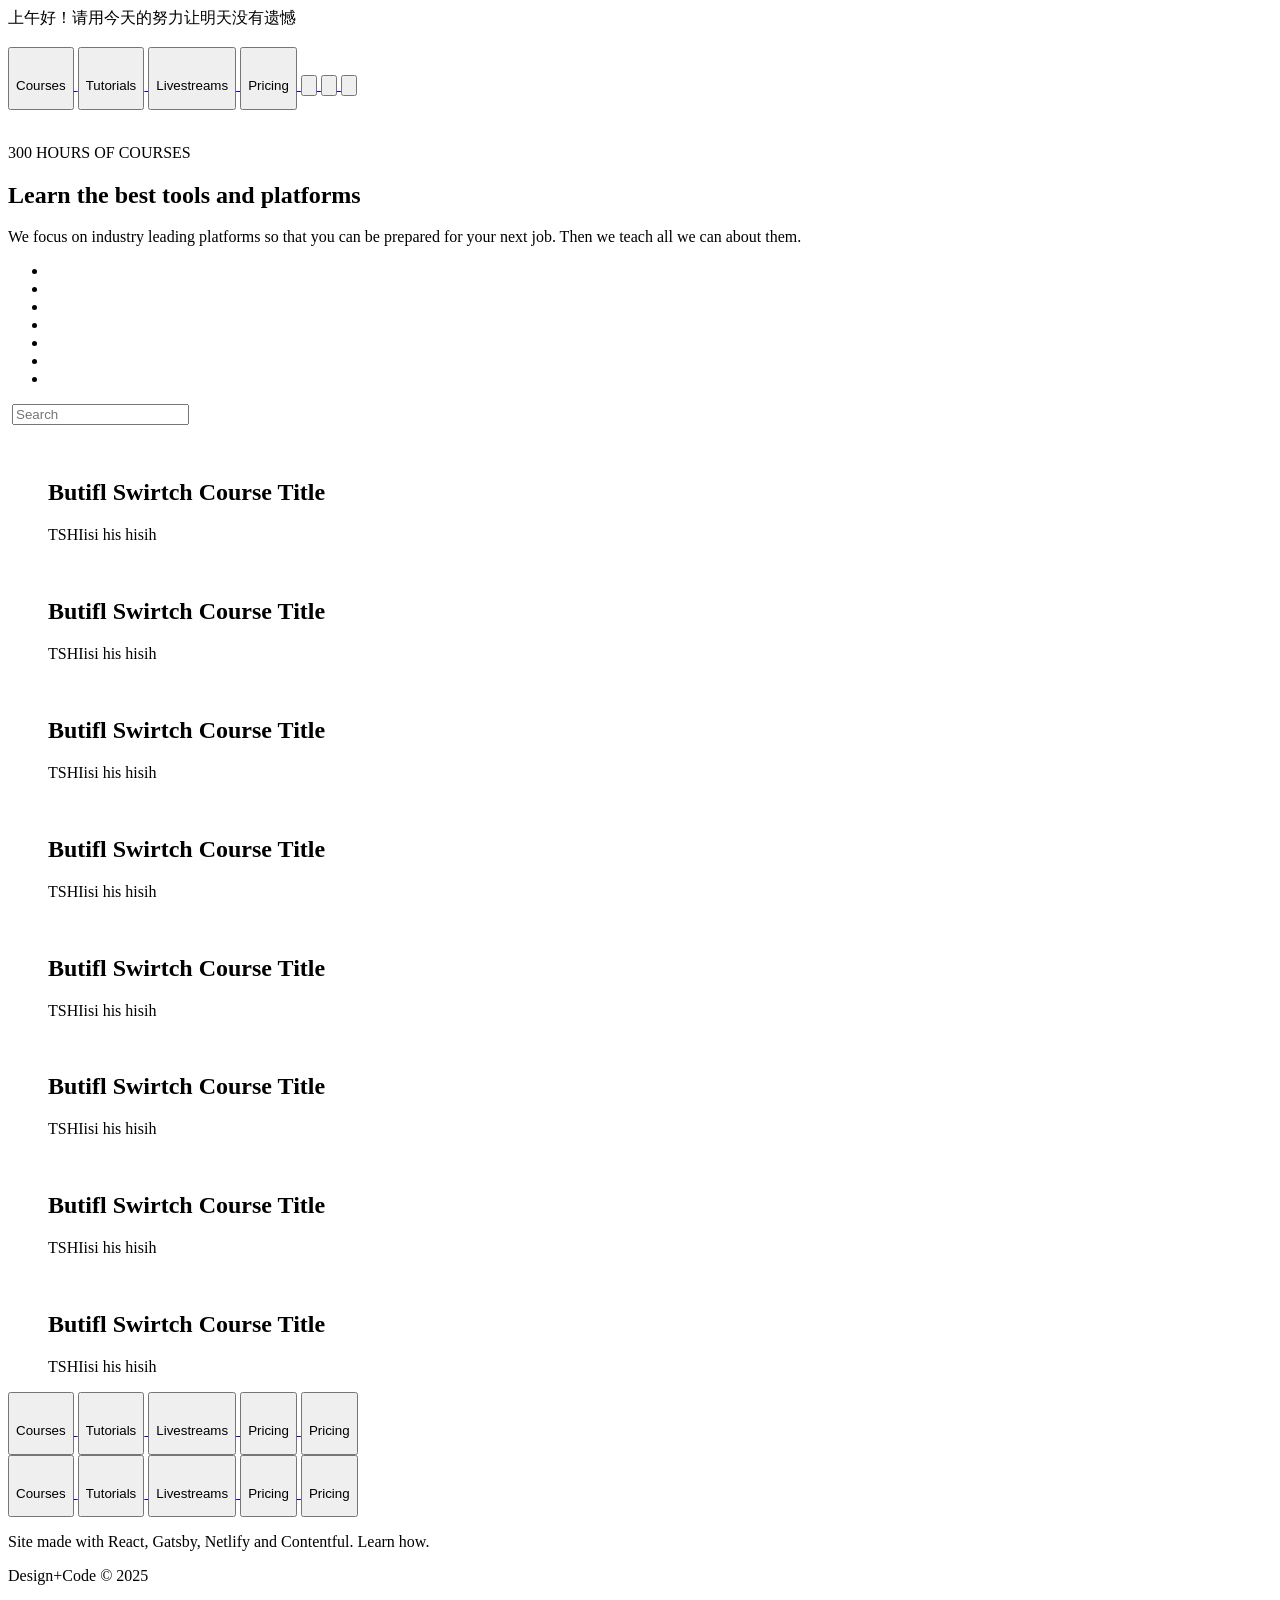
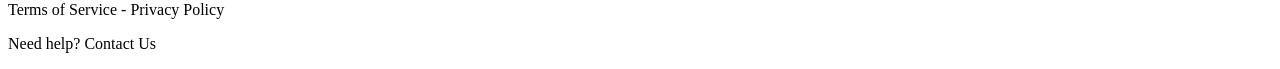
==== index.html @ d2bb1e48 "Add files via upload" ====
<!DOCTYPE html>
<html lang="en">

<head>
    <meta charset="UTF-8">
    <meta name="viewport" content="width=device-width, initial-scale=1.0">
    <title>秋笙_博客</title>
    <link rel="stylesheet" href="css/style.css">

</head>

<body>

    <!-- 头部内容 -->
    <div class="topbar" id="topbar">请用今天的努力让明天没有遗憾</div>
    <!-- 背景盒子 -->
    <div class="bg">
        <!-- 头部盒子 -->
        <div class="header w">
            <a href="#" class="logo">
                <img src="img/logo.svg" alt="">
            </a>
            <div class="nav">
                <a href="#">
                    <button>
                        <img src="img/courses.svg" alt="">
                        <p>Courses</p>
                    </button>
                </a>
                <a href="#">
                    <button>
                        <img src="img/tutorials.svg" alt="">
                        <p>Tutorials</p>
                    </button>
                </a>
                <a href="#">
                    <button>
                        <img src="img/livestreams.svg" alt="">
                        <p>Livestreams</p>
                    </button>
                </a>
                <a href="#">
                    <button>
                        <img src="img/pricing.svg" alt="">
                        <p>Pricing</p>
                    </button>
                </a>
                <a href="#">
                    <button>
                        <img src="img/more.svg" alt="">
                    </button>
                </a>
                <a href="#">
                    <button>
                        <img src="img/search.svg" alt="">
                    </button>
                </a>
                <a href="#">
                    <button>
                        <img src="img/account.svg" alt="">
                    </button>
                </a>
            </div>
            <div class="mobile-nav">
                <img src="img/hamburger-menu.svg" alt="">
            </div>
        </div>


        <!-- 课程模块 -->
        <div class="course w">
            <div class="course-l">
                <p class="time">300 HOURS OF COURSES</p>
                <h2>Learn the best tools and platforms</h2>
                <p>We focus on industry leading
                    platforms so that you can be
                    prepared for your next job.
                    Then we teach
                    all we can
                    about them.</p>
            </div>
            <div class="course-r">
                <div class="icon">
                    <ul>
                        <li>
                            <a href="#">
                                <img src="img/swiftui-logo.svg" alt="">
                            </a>
                        </li>
                        <li>
                            <a href="#">
                                <img src="img/react-logo.svg" alt="">
                            </a>
                        </li>
                        <li>
                            <a href="#">
                                <img src="img/figma-logo.svg" alt="">
                            </a>
                        </li>
                        <li>
                            <a href="#">
                                <img src="img/sketch-logo.svg" alt="">
                            </a>
                        </li>
                        <li>
                            <a href="#">
                                <img src="img/framer-logo.svg" alt="">
                            </a>
                        </li>
                        <li>
                            <a href="#">
                                <img src="img/webflow-logo.svg" alt="">
                            </a>
                        </li>
                        <li>
                            <a href="#">
                                <img src="img/protopie-logo.svg" alt="">
                            </a>
                        </li>
                    </ul>
                </div>
                <div class="search">
                    <img src="img/search.svg" alt="">
                    <input type="serch" placeholder="Search">
                </div>
            </div>
        </div>
        <!-- 课程卡片 -->
        <div class="course-card">
            <div class="item">
                <figure>
                    <img src="img/pic.png" alt="">
                    <h2>Butifl Swirtch Course Title</h2>
                    <p>TSHIisi his hisih</p>
                </figure>

            </div>
            <div class="item">
                <figure>
                    <img src="img/pic2.png" alt="">
                    <h2>Butifl Swirtch Course Title</h2>
                    <p>TSHIisi his hisih</p>
                </figure>

            </div>
            <div class="item">
                <figure>
                    <img src="img/pic3.png" alt="">
                    <h2>Butifl Swirtch Course Title</h2>
                    <p>TSHIisi his hisih</p>
                </figure>

            </div>
            <div class="item">
                <figure>
                    <img src="img/pic4.png" alt="">
                    <h2>Butifl Swirtch Course Title</h2>
                    <p>TSHIisi his hisih</p>
                </figure>

            </div>
            <div class="item">
                <figure>
                    <img src="img/pic4.png" alt="">
                    <h2>Butifl Swirtch Course Title</h2>
                    <p>TSHIisi his hisih</p>
                </figure>

            </div>
            <div class="item">
                <figure>
                    <img src="img/pic.png" alt="">
                    <h2>Butifl Swirtch Course Title</h2>
                    <p>TSHIisi his hisih</p>
                </figure>

            </div>
            <div class="item">
                <figure>
                    <img src="img/pic2.png" alt="">
                    <h2>Butifl Swirtch Course Title</h2>
                    <p>TSHIisi his hisih</p>
                </figure>

            </div>
            <div class="item">
                <figure>
                    <img src="img/pic3.png" alt="">
                    <h2>Butifl Swirtch Course Title</h2>
                    <p>TSHIisi his hisih</p>
                </figure>

            </div>

        </div>
        <!-- 底部 -->
        <div class="footer">
            <!-- con盒子裁剪波浪盒子 -->

            <div class="footer-con">
                <div class="footer-con-left">
                    <div class="item">
                        <a href="#">
                            <button>
                                <img src="./img/courses.svg" alt="">
                                <p>Courses</p>
                            </button>
                        </a>
                        <a href="#">
                            <button>
                                <img src="./img/tutorials.svg" alt="">
                                <p>Tutorials</p>
                            </button>
                        </a>
                        <a href="#">
                            <button>
                                <img src="./img/livestreams.svg" alt="">
                                <p>Livestreams</p>
                            </button>
                        </a>
                        <a href="#">
                            <button>
                                <img src="./img/pricing.svg" alt="">
                                <p>Pricing</p>
                            </button>
                        </a>
                        <a href="#">
                            <button>
                                <img src="./img/pricing.svg" alt="">
                                <p>Pricing</p>
                            </button>
                        </a>
                    </div>
                    <div class="item">
                        <a href="#">
                            <button>
                                <img src="./img/courses.svg" alt="">
                                <p>Courses</p>
                            </button>
                        </a>
                        <a href="#">
                            <button>
                                <img src="./img/tutorials.svg" alt="">
                                <p>Tutorials</p>
                            </button>
                        </a>
                        <a href="#">
                            <button>
                                <img src="./img/livestreams.svg" alt="">
                                <p>Livestreams</p>
                            </button>
                        </a>
                        <a href="#">
                            <button>
                                <img src="./img/pricing.svg" alt="">
                                <p>Pricing</p>
                            </button>
                        </a>
                        <a href="#">
                            <button>
                                <img src="./img/pricing.svg" alt="">
                                <p>Pricing</p>
                            </button>
                        </a>
                    </div>
                </div>
                <div class="footer-con-right">

                    <p> Site made with React, Gatsby,
                        Netlify and Contentful. Learn how.</p>
                    <p> Design+Code © 2025</p>

                    <p> Terms of Service - Privacy Policy
                    </p>
                    <p>Need help? Contact Us </p>
                </div>

            </div>
        </div>
    </div>
</body>

<script>
    const body = document.body;
    const glass = document.querySelector('.glass');

    document.addEventListener('mousemove', e => {
        const x = e.clientX / window.innerWidth * 100;
        const y = e.clientY / window.innerHeight * 100;
        body.style.backgroundPosition = `${x}% ${y}%`;

        glass.style.left = e.clientX + 'px';
        glass.style.top = e.clientY + 'px';
    })
    var topbar = document.querySelector('.topbar');
    var date = new Date();
    var hours = date.getHours();
    if (hours < 12) {
        topbar.innerHTML = '上午好！请用今天的努力让明天没有遗憾';
    } else if (hours < 18) {
        topbar.innerHTML = '下午好！请用今天的努力让明天没有遗憾';
    } else {
        topbar.innerHTML = '晚上好！请用今天的努力让明天没有遗憾';
    }
</script>

</html>
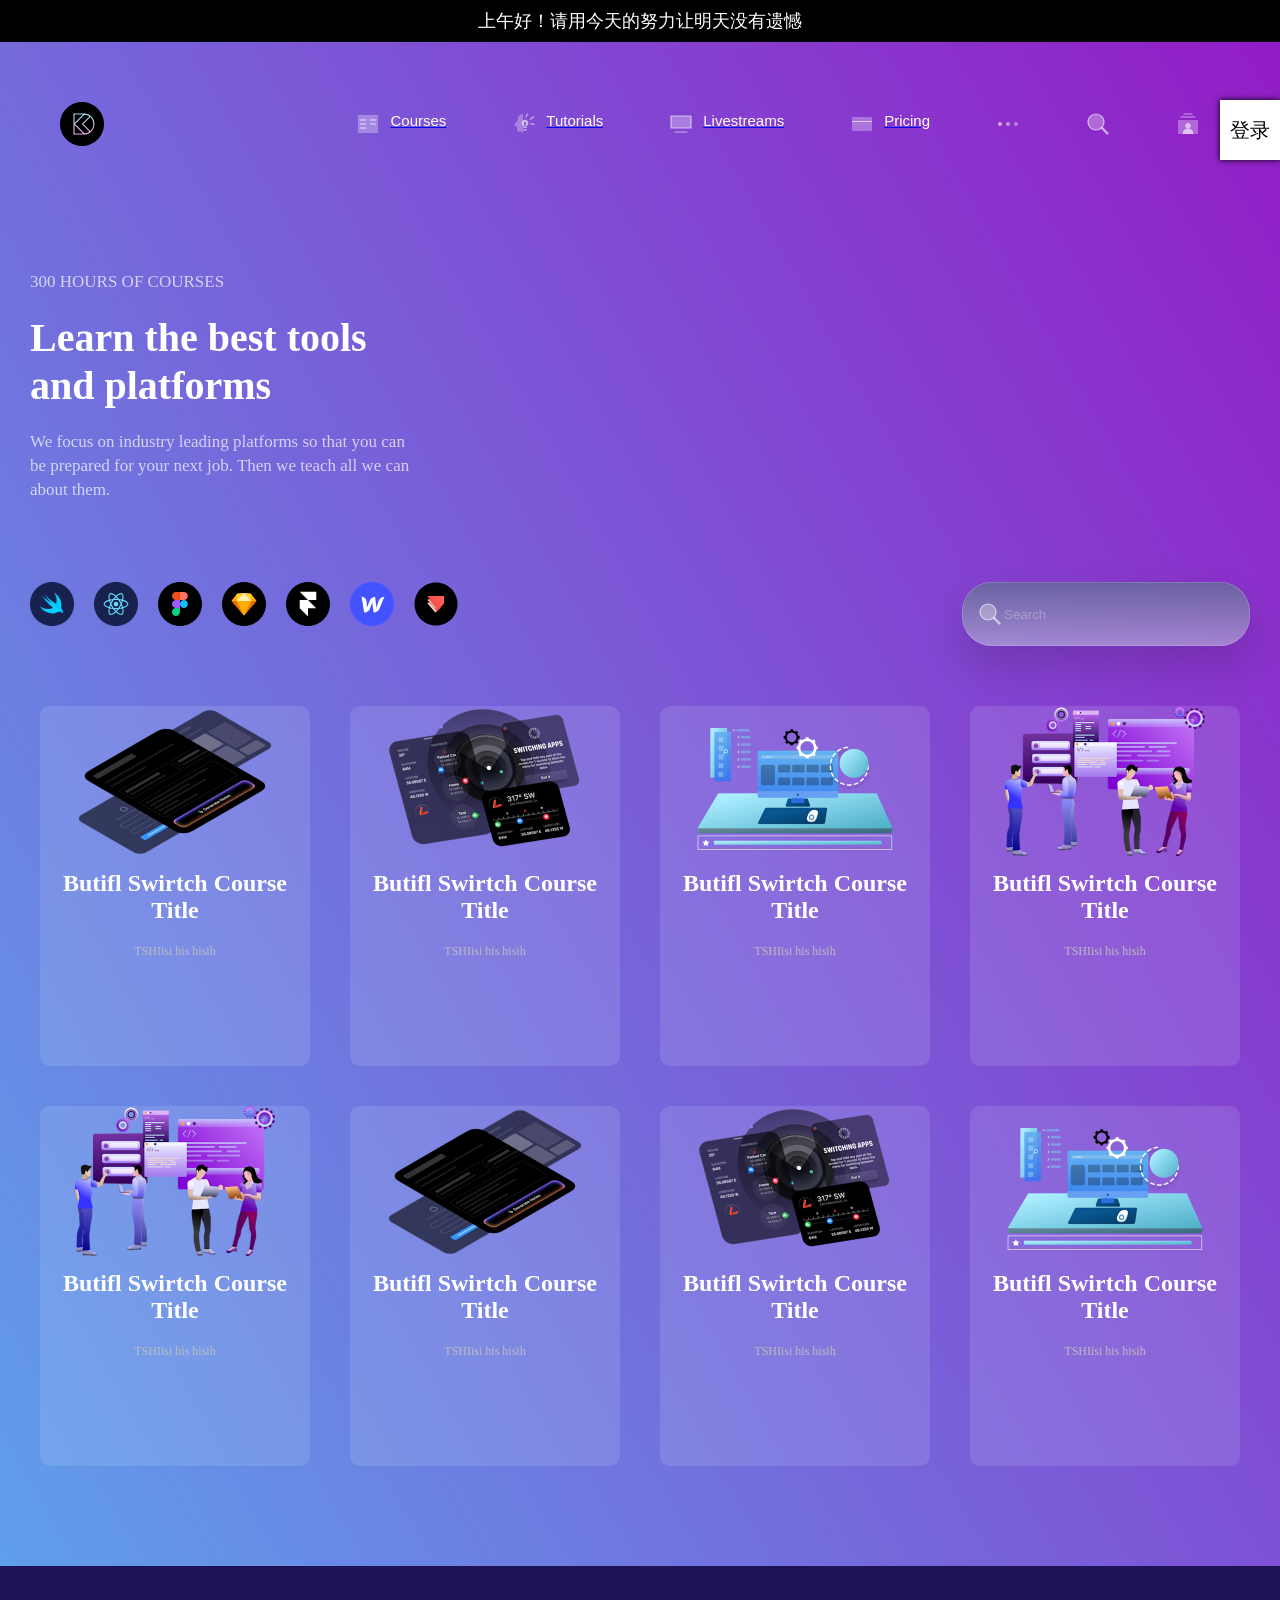
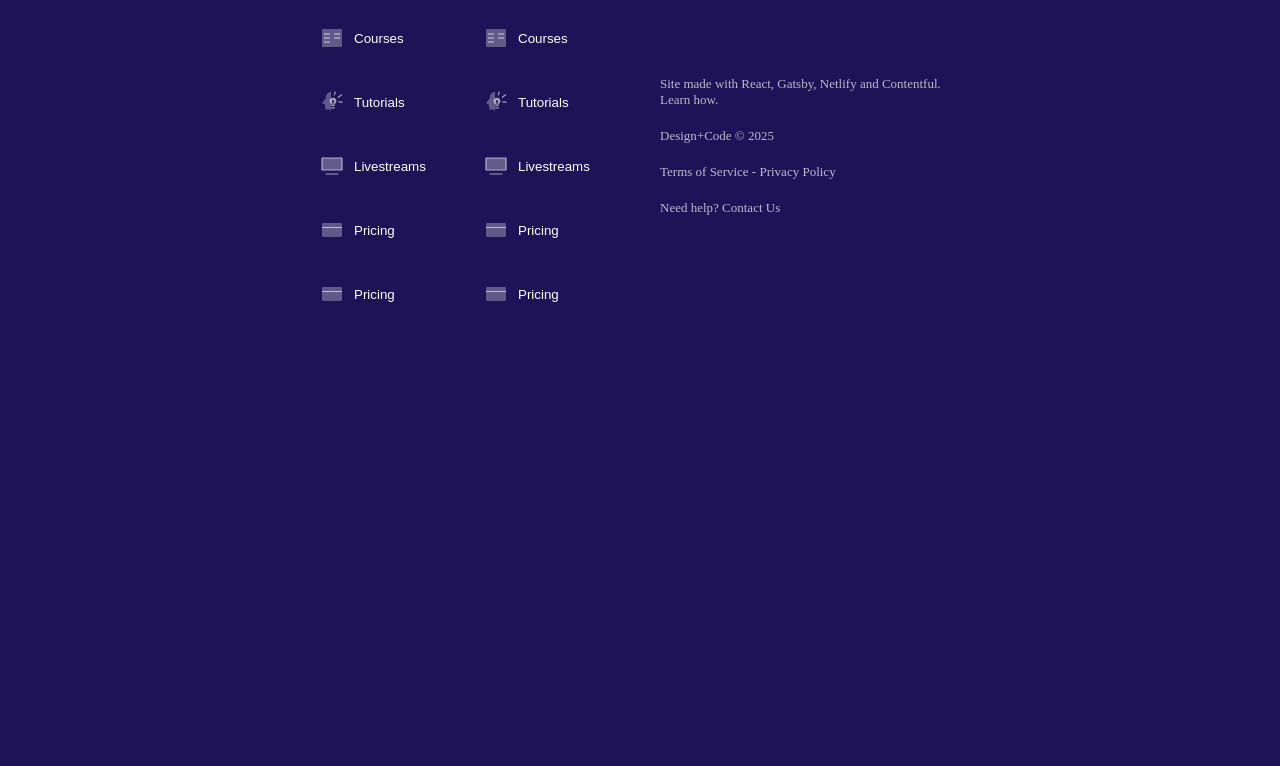
==== commit b1c20fc0: "上传的新网页" ====
--- a/index.html
+++ b/index.html
@@ -13,56 +13,65 @@
 
     <!-- 头部内容 -->
     <div class="topbar" id="topbar">请用今天的努力让明天没有遗憾</div>
+    <!-- 登录界面 -->
+    <div class="login">
+        <a href="login.html">登录</a>
+    </div>
+    <!-- 上划按钮 -->
+    <div class="login shang" id="backTop">
+        👆
+    </div>
     <!-- 背景盒子 -->
     <div class="bg">
         <!-- 头部盒子 -->
         <div class="header w">
             <a href="#" class="logo">
-                <img src="img/logo.svg" alt="">
+                <img src="images/logo.svg" alt="">
             </a>
             <div class="nav">
                 <a href="#">
                     <button>
-                        <img src="img/courses.svg" alt="">
+                        <img src="images/courses.svg" alt="">
                         <p>Courses</p>
                     </button>
                 </a>
                 <a href="#">
                     <button>
-                        <img src="img/tutorials.svg" alt="">
+                        <img src="images/tutorials.svg" alt="">
                         <p>Tutorials</p>
                     </button>
                 </a>
                 <a href="#">
                     <button>
-                        <img src="img/livestreams.svg" alt="">
+                        <img src="images/livestreams.svg" alt="">
                         <p>Livestreams</p>
                     </button>
                 </a>
                 <a href="#">
                     <button>
-                        <img src="img/pricing.svg" alt="">
+                        <img src="images/pricing.svg" alt="">
                         <p>Pricing</p>
                     </button>
                 </a>
                 <a href="#">
                     <button>
-                        <img src="img/more.svg" alt="">
-                    </button>
-                </a>
-                <a href="#">
-                    <button>
-                        <img src="img/search.svg" alt="">
-                    </button>
-                </a>
-                <a href="#">
-                    <button>
-                        <img src="img/account.svg" alt="">
-                    </button>
-                </a>
+                        <img src="images/more.svg" alt="">
+                    </button>
+                </a>
+                <a href="#">
+                    <button>
+                        <img src="images/search.svg" alt="">
+                    </button>
+                </a>
+                <a href="#">
+                    <button>
+                        <img src="images/account.svg" alt="">
+                    </button>
+                </a>
+
             </div>
             <div class="mobile-nav">
-                <img src="img/hamburger-menu.svg" alt="">
+                <img src="images/hamburger-menu.svg" alt="">
             </div>
         </div>
 
@@ -84,43 +93,43 @@
                     <ul>
                         <li>
                             <a href="#">
-                                <img src="img/swiftui-logo.svg" alt="">
-                            </a>
-                        </li>
-                        <li>
-                            <a href="#">
-                                <img src="img/react-logo.svg" alt="">
-                            </a>
-                        </li>
-                        <li>
-                            <a href="#">
-                                <img src="img/figma-logo.svg" alt="">
-                            </a>
-                        </li>
-                        <li>
-                            <a href="#">
-                                <img src="img/sketch-logo.svg" alt="">
-                            </a>
-                        </li>
-                        <li>
-                            <a href="#">
-                                <img src="img/framer-logo.svg" alt="">
-                            </a>
-                        </li>
-                        <li>
-                            <a href="#">
-                                <img src="img/webflow-logo.svg" alt="">
-                            </a>
-                        </li>
-                        <li>
-                            <a href="#">
-                                <img src="img/protopie-logo.svg" alt="">
+                                <img src="images/swiftui-logo.svg" alt="">
+                            </a>
+                        </li>
+                        <li>
+                            <a href="#">
+                                <img src="images/react-logo.svg" alt="">
+                            </a>
+                        </li>
+                        <li>
+                            <a href="#">
+                                <img src="images/figma-logo.svg" alt="">
+                            </a>
+                        </li>
+                        <li>
+                            <a href="#">
+                                <img src="images/sketch-logo.svg" alt="">
+                            </a>
+                        </li>
+                        <li>
+                            <a href="#">
+                                <img src="images/framer-logo.svg" alt="">
+                            </a>
+                        </li>
+                        <li>
+                            <a href="#">
+                                <img src="images/webflow-logo.svg" alt="">
+                            </a>
+                        </li>
+                        <li>
+                            <a href="#">
+                                <img src="images/protopie-logo.svg" alt="">
                             </a>
                         </li>
                     </ul>
                 </div>
                 <div class="search">
-                    <img src="img/search.svg" alt="">
+                    <img src="images/search.svg" alt="">
                     <input type="serch" placeholder="Search">
                 </div>
             </div>
@@ -129,63 +138,63 @@
         <div class="course-card">
             <div class="item">
                 <figure>
-                    <img src="img/pic.png" alt="">
-                    <h2>Butifl Swirtch Course Title</h2>
-                    <p>TSHIisi his hisih</p>
-                </figure>
-
-            </div>
-            <div class="item">
-                <figure>
-                    <img src="img/pic2.png" alt="">
-                    <h2>Butifl Swirtch Course Title</h2>
-                    <p>TSHIisi his hisih</p>
-                </figure>
-
-            </div>
-            <div class="item">
-                <figure>
-                    <img src="img/pic3.png" alt="">
-                    <h2>Butifl Swirtch Course Title</h2>
-                    <p>TSHIisi his hisih</p>
-                </figure>
-
-            </div>
-            <div class="item">
-                <figure>
-                    <img src="img/pic4.png" alt="">
-                    <h2>Butifl Swirtch Course Title</h2>
-                    <p>TSHIisi his hisih</p>
-                </figure>
-
-            </div>
-            <div class="item">
-                <figure>
-                    <img src="img/pic4.png" alt="">
-                    <h2>Butifl Swirtch Course Title</h2>
-                    <p>TSHIisi his hisih</p>
-                </figure>
-
-            </div>
-            <div class="item">
-                <figure>
-                    <img src="img/pic.png" alt="">
-                    <h2>Butifl Swirtch Course Title</h2>
-                    <p>TSHIisi his hisih</p>
-                </figure>
-
-            </div>
-            <div class="item">
-                <figure>
-                    <img src="img/pic2.png" alt="">
-                    <h2>Butifl Swirtch Course Title</h2>
-                    <p>TSHIisi his hisih</p>
-                </figure>
-
-            </div>
-            <div class="item">
-                <figure>
-                    <img src="img/pic3.png" alt="">
+                    <img src="images/pic.png" alt="">
+                    <h2>Butifl Swirtch Course Title</h2>
+                    <p>TSHIisi his hisih</p>
+                </figure>
+
+            </div>
+            <div class="item">
+                <figure>
+                    <img src="images/pic2.png" alt="">
+                    <h2>Butifl Swirtch Course Title</h2>
+                    <p>TSHIisi his hisih</p>
+                </figure>
+
+            </div>
+            <div class="item">
+                <figure>
+                    <img src="images/pic3.png" alt="">
+                    <h2>Butifl Swirtch Course Title</h2>
+                    <p>TSHIisi his hisih</p>
+                </figure>
+
+            </div>
+            <div class="item">
+                <figure>
+                    <img src="images/pic4.png" alt="">
+                    <h2>Butifl Swirtch Course Title</h2>
+                    <p>TSHIisi his hisih</p>
+                </figure>
+
+            </div>
+            <div class="item">
+                <figure>
+                    <img src="images/pic4.png" alt="">
+                    <h2>Butifl Swirtch Course Title</h2>
+                    <p>TSHIisi his hisih</p>
+                </figure>
+
+            </div>
+            <div class="item">
+                <figure>
+                    <img src="images/pic.png" alt="">
+                    <h2>Butifl Swirtch Course Title</h2>
+                    <p>TSHIisi his hisih</p>
+                </figure>
+
+            </div>
+            <div class="item">
+                <figure>
+                    <img src="images/pic2.png" alt="">
+                    <h2>Butifl Swirtch Course Title</h2>
+                    <p>TSHIisi his hisih</p>
+                </figure>
+
+            </div>
+            <div class="item">
+                <figure>
+                    <img src="images/pic3.png" alt="">
                     <h2>Butifl Swirtch Course Title</h2>
                     <p>TSHIisi his hisih</p>
                 </figure>
@@ -202,31 +211,31 @@
                     <div class="item">
                         <a href="#">
                             <button>
-                                <img src="./img/courses.svg" alt="">
+                                <img src="./images/courses.svg" alt="">
                                 <p>Courses</p>
                             </button>
                         </a>
                         <a href="#">
                             <button>
-                                <img src="./img/tutorials.svg" alt="">
+                                <img src="./images/tutorials.svg" alt="">
                                 <p>Tutorials</p>
                             </button>
                         </a>
                         <a href="#">
                             <button>
-                                <img src="./img/livestreams.svg" alt="">
+                                <img src="./images/livestreams.svg" alt="">
                                 <p>Livestreams</p>
                             </button>
                         </a>
                         <a href="#">
                             <button>
-                                <img src="./img/pricing.svg" alt="">
+                                <img src="./images/pricing.svg" alt="">
                                 <p>Pricing</p>
                             </button>
                         </a>
                         <a href="#">
                             <button>
-                                <img src="./img/pricing.svg" alt="">
+                                <img src="./images/pricing.svg" alt="">
                                 <p>Pricing</p>
                             </button>
                         </a>
@@ -234,31 +243,31 @@
                     <div class="item">
                         <a href="#">
                             <button>
-                                <img src="./img/courses.svg" alt="">
+                                <img src="./images/courses.svg" alt="">
                                 <p>Courses</p>
                             </button>
                         </a>
                         <a href="#">
                             <button>
-                                <img src="./img/tutorials.svg" alt="">
+                                <img src="./images/tutorials.svg" alt="">
                                 <p>Tutorials</p>
                             </button>
                         </a>
                         <a href="#">
                             <button>
-                                <img src="./img/livestreams.svg" alt="">
+                                <img src="./images/livestreams.svg" alt="">
                                 <p>Livestreams</p>
                             </button>
                         </a>
                         <a href="#">
                             <button>
-                                <img src="./img/pricing.svg" alt="">
+                                <img src="./images/pricing.svg" alt="">
                                 <p>Pricing</p>
                             </button>
                         </a>
                         <a href="#">
                             <button>
-                                <img src="./img/pricing.svg" alt="">
+                                <img src="./images/pricing.svg" alt="">
                                 <p>Pricing</p>
                             </button>
                         </a>
@@ -302,6 +311,29 @@
     } else {
         topbar.innerHTML = '晚上好！请用今天的努力让明天没有遗憾';
     }
+
+    // 获取回到顶部按钮
+    const backTopBtn = document.getElementById('backTop');
+    // 滚动超过 300px 显示按钮，可自行修改数值
+    const showHeight = 800;
+
+    // 监听滚动
+    window.addEventListener('scroll', function () {
+        let scrollTop = document.documentElement.scrollTop || document.body.scrollTop;
+        if (scrollTop >= showHeight) {
+            backTopBtn.style.display = 'block'; // 显示
+        } else {
+            backTopBtn.style.display = 'none';  // 回到顶部，隐藏
+        }
+    });
+
+    // 点击平滑回顶部
+    backTopBtn.addEventListener('click', function () {
+        window.scrollTo({
+            top: 0,
+            behavior: 'smooth'
+        });
+    });
 </script>
 
 </html>
--- a/css/style.css
+++ b/css/style.css
@@ -0,0 +1,468 @@
+* {
+    margin: 0;
+    padding: 0;
+    list-style: none;
+}
+
+
+
+
+.topbar {
+    height: 42px;
+    line-height: 42px;
+    background-color: #000000;
+    color: #fff;
+    font-size: 18px;
+    text-align: center;
+}
+
+.bg {
+    min-height: 100vh;
+    background: linear-gradient(240deg, #003feb, #9b07c0, #48dbfb, #1dd1a1);
+    background-size: 400% 400%;
+    /* 放大背景，方便移动 */
+    animation: flow 8s ease infinite;
+}
+
+@keyframes flow {
+    0% {
+        background-position: 0% 50%;
+    }
+
+    50% {
+        background-position: 100% 50%;
+    }
+
+    100% {
+        background-position: 0% 50%;
+    }
+}
+
+.w {
+    max-width: 1234px;
+    margin: 0 auto;
+    padding: 0 30px;
+}
+
+.header {
+    display: flex;
+    justify-content: space-between;
+    padding: 60px;
+}
+
+.header .logo img {
+    width: 44px;
+    height: 44px;
+    margin: 0;
+}
+
+.nav {
+    display: grid;
+    grid-template-columns: repeat(7, auto);
+    gap: 26px;
+
+}
+
+.login {
+    position: absolute;
+    top: 100px;
+    right: 0;
+    width: 60px;
+    height: 60px;
+    background-color: #fff;
+}
+
+.login>a {
+    display: block;
+    line-height: 60px;
+    text-align: center;
+    text-decoration: none;
+    color: #000000;
+    font-size: 20px;
+    box-shadow: #000000 0 0 6px 0;
+}
+
+.shang {
+
+    position: fixed;
+    right: 10px;
+    bottom: 20px;
+    display: none;
+    z-index: 999;
+    line-height: 60px;
+    text-align: center;
+    text-decoration: none;
+    color: #000000;
+    font-size: 20px;
+    box-shadow: #000000 0 0 6px 0;
+}
+
+.shang:hover {
+    transition: all .2s linear;
+    background: #dd1313;
+    box-shadow: #000000 0 0 6px 0;
+}
+
+.nav a button {
+    display: flex;
+    padding: 10px 20px;
+    background: none;
+    border: 0;
+    border-radius: 14px;
+    cursor: pointer;
+    transition: 0.3s ease-in-out;
+}
+
+.nav a button:hover {
+    background: rgba(255, 255, 255, 0.2);
+    box-shadow: rgba(31, 47, 71, 0.25) 0px 20px 40px,
+        rgba(0, 0, 0, 0.1) 0px 1px 5px,
+        rgba(255, 255, 255, 0.4) 0px 0px 0px 0.5px inset;
+}
+
+.nav a button img {
+    width: 24px;
+    height: 24px;
+}
+
+.nav a button p {
+    font-size: 15px;
+    color: #fff;
+    margin-left: 10px;
+    /* line-height: 25px; */
+}
+
+.mobile-nav {
+    display: none;
+    justify-content: center;
+    align-items: center;
+    width: 44px;
+    height: 44px;
+    background: rgba(15, 14, 71, 0.3);
+    box-shadow: rgba(255, 255, 255, 0.2) 0px 0px 0px 0.5px inset;
+    backdrop-filter: blur(40px);
+    border-radius: 50%;
+}
+
+/* 导航栏响应式 */
+@media (max-width: 1024px) {
+    .nav {
+        grid-template-columns: repeat(6 auto);
+    }
+
+    .nav a:nth-child(4) {
+        display: none;
+    }
+}
+
+@media (max-width: 900px) {
+    .nav {
+        grid-template-columns: repeat(5 auto);
+    }
+
+    .nav a:nth-child(3) {
+        display: none;
+    }
+}
+
+@media (max-width: 768px) {
+    .nav {
+        grid-template-columns: repeat(4 auto);
+    }
+
+    .nav a:nth-child(2) {
+        display: none;
+    }
+}
+
+@media (max-width: 550px) {
+    .nav {
+        display: none;
+    }
+
+    .header {
+        padding-top: 20px;
+    }
+
+    .mobile-nav {
+        display: flex;
+    }
+}
+
+/* 课程模块 */
+.course {
+    display: grid;
+    grid-template-columns: 380px auto;
+    align-items: end;
+    gap: 80px;
+    margin-top: 60px;
+}
+
+.course-l {
+    color: #fff;
+}
+
+.course-l.time {
+    font-size: 15px;
+    font-weight: 600;
+    line-height: 18px;
+    color: rgba(255, 255, 255, 0.7);
+}
+
+.course-l h2 {
+    font-size: 40px;
+    line-height: 48px;
+    margin: 20px 0;
+}
+
+.course-l p {
+    font-size: 17px;
+    line-height: 24px;
+    color: rgba(255, 255, 255, 0.7);
+}
+
+.course-r ul {
+    display: grid;
+    grid-template-columns: repeat(7, 1fr);
+    gap: 20px;
+}
+
+.course-r {
+    display: flex;
+    justify-content: space-between;
+    margin-bottom: 20px;
+}
+
+.course-r img {
+    width: 44px;
+    height: 44px;
+}
+
+.search {
+    position: relative;
+}
+
+.search img {
+    position: absolute;
+    left: 16px;
+    top: 50%;
+    transform: translateY(-50%);
+    width: 24px;
+    height: 24px;
+}
+
+.search input::placeholder {
+    color: #ffffff48;
+}
+
+.search input:focus {
+    box-shadow: rgba(47, 184, 255,
+            0.3) 0px 10px 40px, rgb(47, 184,
+            255) 0px 0px 0px 1px inset;
+    background: linear-gradient(rgba(24, 32,
+                79, 0.4) 0%, rgba(24, 32, 79, 0.25) 100%);
+}
+
+.search input {
+    border: 0;
+    outline: 0;
+    width: 204px;
+    height: 44px;
+    padding: 10px 42px;
+    border-radius: 30px;
+    background: linear-gradient(rgba(99, 106,
+                150, 0.8) 0%,
+            rgba(182, 186, 214, 0.6) 100%);
+    box-shadow: rgba(0, 0,
+            0, 0.15) 0px 20px 40px,
+        rgba(255, 255, 255, 0.3) 0px 0px 0px 0.5px inset;
+    color: #fff;
+}
+
+@media (max-width: 1280px) {
+    .course {
+        grid-template-columns: 1fr;
+    }
+
+    .course-l {
+        max-width: 380px;
+    }
+}
+
+@media (max-width: 1024px) {
+    .course-l {
+        max-width: 380px;
+        margin: auto;
+        text-align: center;
+    }
+}
+
+@media (max-width: 700px) {
+    .course-r {
+        display: grid;
+        gap: 40px;
+        justify-content: center;
+        justify-items: center;
+    }
+}
+
+/* 课程卡片模块 */
+.course-card {
+    display: grid;
+    grid-template-columns: repeat(auto-fit, minmax(240px, 1fr));
+    gap: 40px;
+    max-width: 1254px;
+    margin: 40px auto 0px;
+    padding: 0 40px;
+}
+
+.course-card .item {
+    height: 360px;
+    padding: 0px 20px;
+    border-radius: 10px;
+    background: rgba(237, 250, 255, 0.116);
+    transition: 0.3s ease-in-out;
+}
+
+.course-card .item figure {
+    height: 150px;
+    text-align: center;
+}
+
+.course-card .item figure h2 {
+    color: #fff;
+    margin-top: 10px;
+}
+
+.course-card .item figure p {
+    color: rgba(190, 190, 190, 0.959);
+    font-size: 12px;
+    margin-top: 20px;
+}
+
+.course-card .item figure img {
+    width: 200px;
+    height: 150px;
+    object-fit: cover;
+}
+
+.course-card .item:hover {
+    box-shadow: rgba(0, 0, 0, 0.15) 0px 20px 40px,
+        rgba(0, 0, 0, 0.3) 0px 0px 0px 0.5px inset;
+    transform: scale(1.1);
+}
+
+@media (max-width: 700px) {
+    .course-card {
+        gap: 20px;
+        padding: 0 20px;
+    }
+}
+
+/* 底部模块 */
+.footer {
+    position: relative;
+    width: 100%;
+    height: 800px;
+    background: rgb(30, 19, 87);
+    margin-top: 100px;
+    /* 利用svg裁剪盒子 */
+    /* clip-path: url(#wave2); */
+}
+
+.footer .con {
+    overflow: hidden;
+    position: absolute;
+    top: -300px;
+    left: 0;
+    width: 100%;
+    /* background-color: pink; */
+}
+
+
+
+.footer-con {
+    position: absolute;
+    top: 200px;
+    left: 50%;
+    display: grid;
+    grid-template-columns: 1fr 1fr;
+    gap: 40px;
+    transform: translate(-50%, -50%);
+    width: 660px;
+    padding: 0 20px;
+}
+
+@media (max-width: 600px) {
+    .footer-con {
+        grid-template-columns: 1fr;
+        justify-items: center;
+        max-width: 400px;
+    }
+}
+
+.footer-con-left {
+    display: grid;
+    grid-template-columns: 144px 144px;
+    gap: 20px;
+
+}
+
+.footer-con-left .item {
+    display: grid;
+    grid-template-rows: repeat(5, 44px);
+    row-gap: 20px;
+}
+
+.footer-con-left .item button {
+    display: flex;
+    width: 144px;
+    height: 44px;
+    /* justify-content: center; */
+    align-items: center;
+    border-radius: 10px;
+    background: none;
+    border: 0;
+    outline: 0;
+    cursor: pointer;
+    padding-left: 10px;
+    transition: all 0.3s ease-in-out;
+}
+
+.footer-con-left .item button:hover {
+    background: rgba(255, 255, 255, 0.2);
+    box-shadow: rgba(31, 47, 71, 0.25) 0px 20px 40px, rgba(0, 0, 0, 0.1) 0px 1px 5px, rgba(255, 255, 255, 0.4) 0px 0px 0px 0.5px inset;
+
+}
+
+.footer-con-left .item a {
+    text-decoration: none;
+    color: #fff;
+}
+
+.footer-con-left .item a p {
+    color: #fff;
+}
+
+.footer-con-left .item button img {
+    width: 24px;
+    height: 24px;
+    margin-right: 10px;
+
+}
+
+.footer-con-right {
+    color: rgba(255, 255, 255, 0.7);
+    font-size: 13px;
+    padding-top: 60px;
+}
+
+.footer-con-right p:nth-child(3) {
+    margin: 20px 0;
+    font-weight: 500;
+}
+
+.footer-con-right p:nth-child(2) {
+    margin-top: 20px;
+
+}
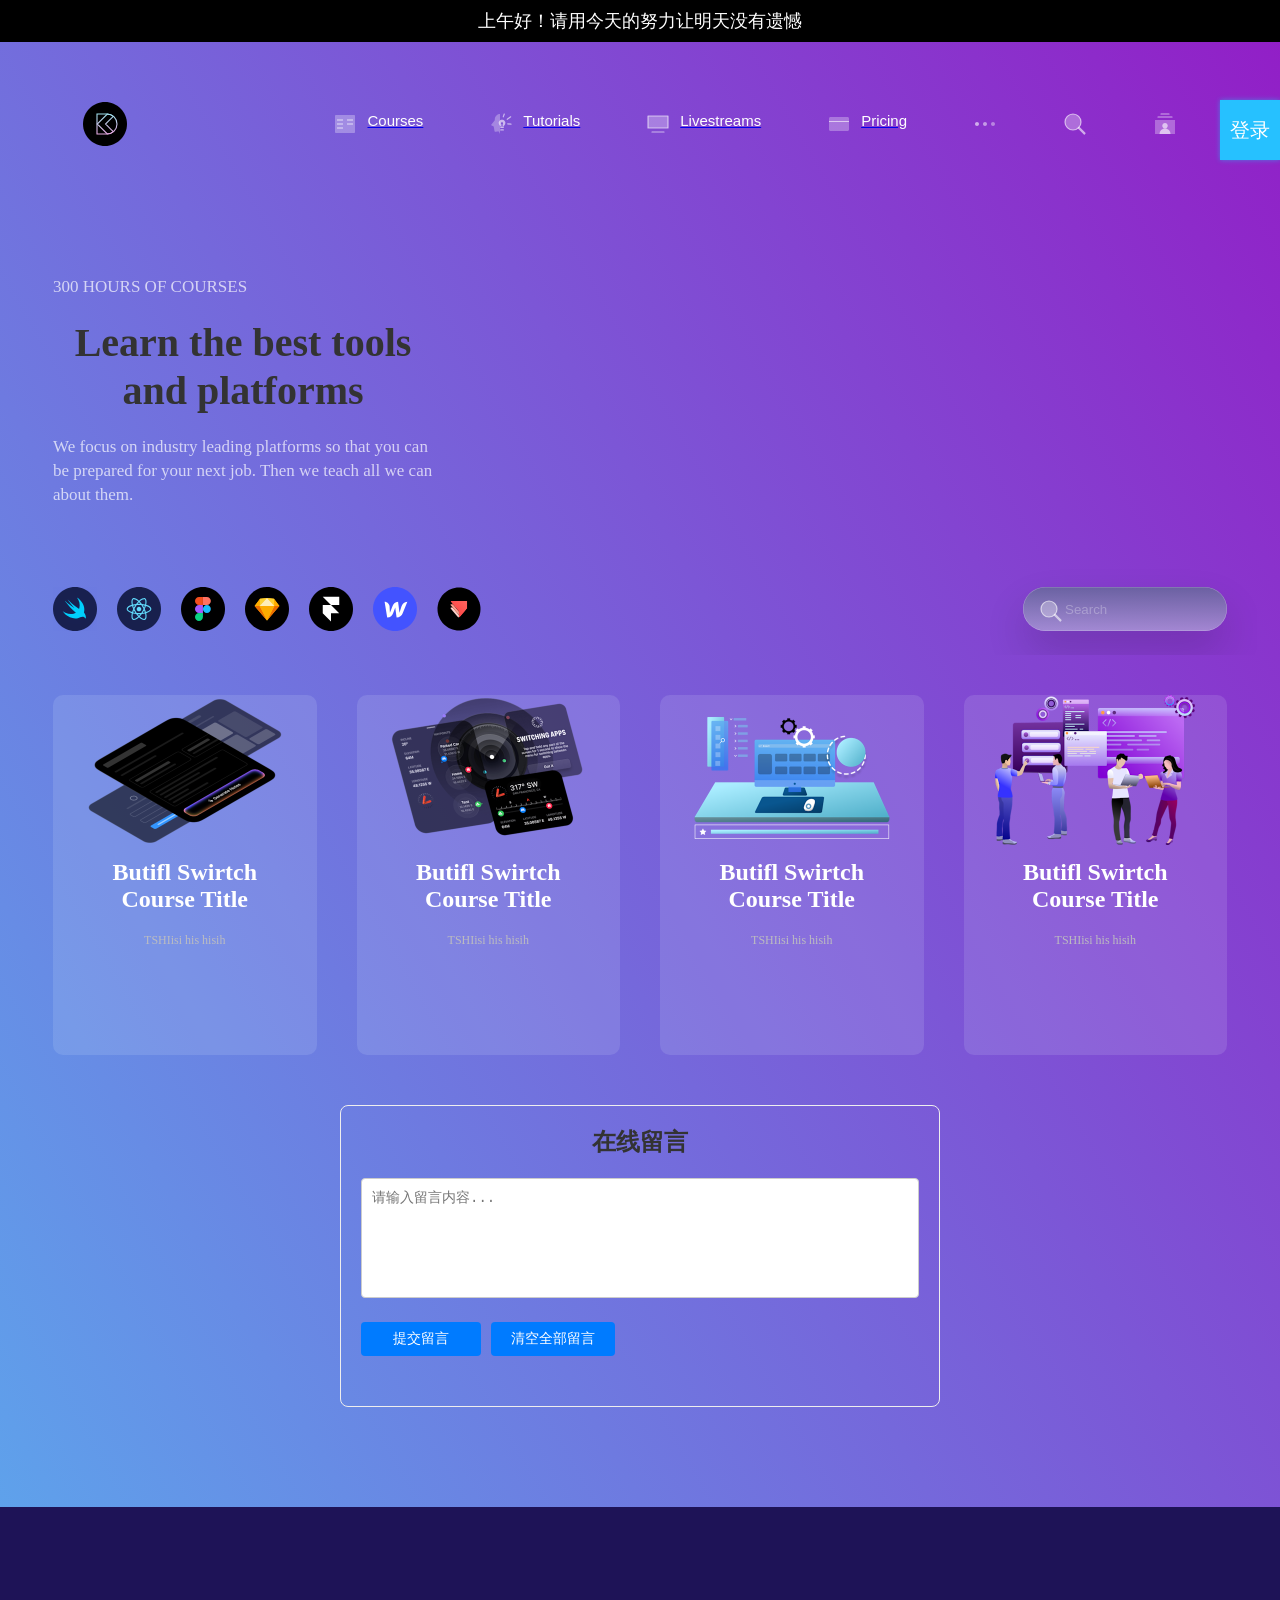
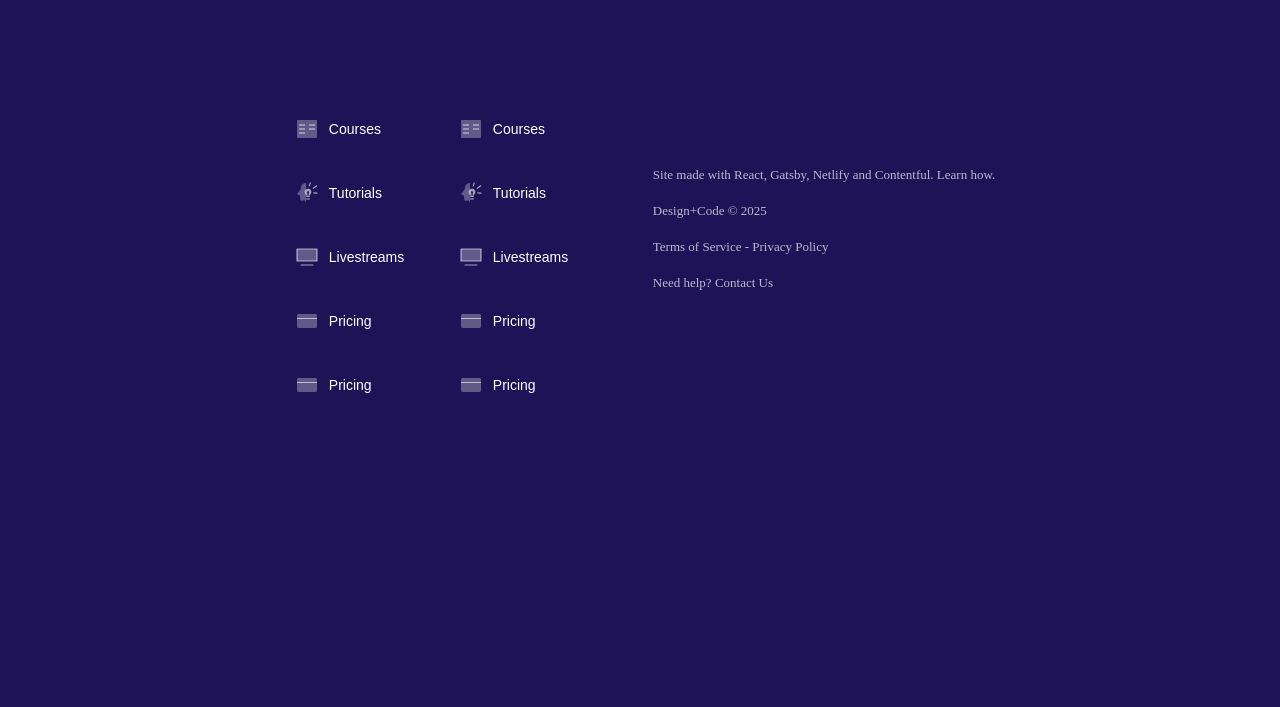
==== commit 3ce0bc9b: "覆盖原来的文件" ====
--- a/index.html
+++ b/index.html
@@ -3,7 +3,8 @@
 
 <head>
     <meta charset="UTF-8">
-    <meta name="viewport" content="width=device-width, initial-scale=1.0">
+    <!-- 移动端适配核心标签 -->
+    <meta name="viewport" content="width=device-width, initial-scale=1.0, maximum-scale=1.0, user-scalable=no">
     <title>秋笙_博客</title>
     <link rel="stylesheet" href="css/style.css">
 
@@ -168,44 +169,24 @@
                 </figure>
 
             </div>
-            <div class="item">
-                <figure>
-                    <img src="images/pic4.png" alt="">
-                    <h2>Butifl Swirtch Course Title</h2>
-                    <p>TSHIisi his hisih</p>
-                </figure>
-
-            </div>
-            <div class="item">
-                <figure>
-                    <img src="images/pic.png" alt="">
-                    <h2>Butifl Swirtch Course Title</h2>
-                    <p>TSHIisi his hisih</p>
-                </figure>
-
-            </div>
-            <div class="item">
-                <figure>
-                    <img src="images/pic2.png" alt="">
-                    <h2>Butifl Swirtch Course Title</h2>
-                    <p>TSHIisi his hisih</p>
-                </figure>
-
-            </div>
-            <div class="item">
-                <figure>
-                    <img src="images/pic3.png" alt="">
-                    <h2>Butifl Swirtch Course Title</h2>
-                    <p>TSHIisi his hisih</p>
-                </figure>
-
-            </div>
-
-        </div>
+        </div>
+        <div class="container">
+            <h2>在线留言</h2>
+            <div class="input-box">
+                <textarea id="msgContent" placeholder="请输入留言内容..."></textarea>
+            </div>
+            <div class="btn-group">
+                <button id="submitBtn">提交留言</button>
+                <button id="clearAll">清空全部留言</button>
+            </div>
+
+            <div class="msg-list" id="msgList"></div>
+        </div>
+
+
         <!-- 底部 -->
         <div class="footer">
             <!-- con盒子裁剪波浪盒子 -->
-
             <div class="footer-con">
                 <div class="footer-con-left">
                     <div class="item">
@@ -334,6 +315,69 @@
             behavior: 'smooth'
         });
     });
+
+
+    const msgContent = document.getElementById('msgContent');
+    const submitBtn = document.getElementById('submitBtn');
+    const msgList = document.getElementById('msgList');
+    const clearAll = document.getElementById('clearAll');
+
+    // 读取本地留言
+    let msgArr = JSON.parse(localStorage.getItem('messageList')) || [];
+
+    // 渲染留言列表
+    function renderMsg() {
+        msgList.innerHTML = '';
+        msgArr.forEach((item, index) => {
+            const div = document.createElement('div');
+            div.className = 'msg-item';
+            div.innerHTML = `
+                    <div class="msg-content">
+                        <p>${item.content}</p>
+                        <div class="time">${item.time}</div>
+                    </div>
+                    <button class="del-btn" data-index="${index}">删除</button>
+                `;
+            msgList.appendChild(div);
+        });
+    }
+
+    // 初始渲染
+    renderMsg();
+
+    // 提交留言
+    submitBtn.addEventListener('click', function () {
+        const content = msgContent.value.trim();
+        if (!content) {
+            alert('请输入留言内容！');
+            return;
+        }
+        const time = new Date().toLocaleString();
+        const newMsg = { content, time };
+        msgArr.unshift(newMsg);
+        localStorage.setItem('messageList', JSON.stringify(msgArr));
+        renderMsg();
+        msgContent.value = '';
+    });
+
+    // 单条删除（事件委托）
+    msgList.addEventListener('click', function (e) {
+        if (e.target.classList.contains('del-btn')) {
+            const idx = e.target.dataset.index;
+            msgArr.splice(idx, 1); // 删除对应下标数据
+            localStorage.setItem('messageList', JSON.stringify(msgArr));
+            renderMsg();
+        }
+    });
+
+    // 清空全部留言
+    clearAll.addEventListener('click', function () {
+        if (confirm('确定要删除所有留言吗？此操作不可恢复！')) {
+            msgArr = [];
+            localStorage.removeItem('messageList');
+            renderMsg();
+        }
+    });
 </script>
 
 </html>
--- a/css/style.css
+++ b/css/style.css
@@ -2,9 +2,20 @@
     margin: 0;
     padding: 0;
     list-style: none;
-}
-
-
+    box-sizing: border-box;
+}
+
+html,
+body {
+    width: 100%;
+    overflow-x: hidden;
+    margin: 0;
+    padding: 0;
+}
+
+body {
+    touch-action: pan-y;
+}
 
 
 .topbar {
@@ -42,12 +53,17 @@
     max-width: 1234px;
     margin: 0 auto;
     padding: 0 30px;
+    /* 移动端不超过视口 */
+    width: 100%;
+    overflow-x: hidden;
 }
 
 .header {
     display: flex;
     justify-content: space-between;
     padding: 60px;
+    width: 100%;
+    overflow-x: hidden;
 }
 
 .header .logo img {
@@ -69,7 +85,9 @@
     right: 0;
     width: 60px;
     height: 60px;
-    background-color: #fff;
+    background-color: #26c1ff;
+    right: 0 !important;
+    z-index: 999;
 }
 
 .login>a {
@@ -77,9 +95,9 @@
     line-height: 60px;
     text-align: center;
     text-decoration: none;
-    color: #000000;
+    color: #fff;
     font-size: 20px;
-    box-shadow: #000000 0 0 6px 0;
+    box-shadow: hsla(187, 100%, 52%, 0.445) 0 0 5px 0;
 }
 
 .shang {
@@ -103,6 +121,88 @@
     box-shadow: #000000 0 0 6px 0;
 }
 
+
+/* 留言模块 */
+.container {
+    /* PC端最大600px，窗口缩小自动等比缩小，不会硬撑溢出 */
+    max-width: 600px;
+    width: 90%;
+    margin: 50px auto;
+    padding: 20px;
+    border: 1px solid #eee;
+    border-radius: 8px;
+    box-sizing: border-box;
+    /* 独立层级，不被周围元素拉扯 */
+    position: relative;
+    z-index: 1;
+}
+
+h2 {
+    text-align: center;
+    margin-bottom: 20px;
+    color: #333;
+}
+
+.input-box {
+    margin-bottom: 20px;
+}
+
+textarea {
+    width: 100%;
+    height: 120px;
+    padding: 10px;
+    border: 1px solid #ccc;
+    border-radius: 4px;
+    resize: none;
+    font-size: 14px;
+}
+
+.btn-group {
+    margin-top: 15px;
+    display: flex;
+    gap: 10px;
+    /* 关键：宽度不够时按钮自动换行，不会硬挤变形 */
+    flex-wrap: wrap;
+}
+
+.btn-group button {
+    /* 按钮最小宽度，禁止被压缩到看不见 */
+    min-width: 120px;
+    padding: 8px 20px;
+    font-size: 14px;
+    flex-shrink: 0;
+}
+
+button {
+    padding: 8px 20px;
+    background: #007bff;
+    color: #fff;
+    border: none;
+    border-radius: 4px;
+    cursor: pointer;
+    font-size: 14px;
+}
+
+button:hover {
+    background: #0056b3;
+}
+
+.msg-list {
+    margin-top: 30px;
+}
+
+.msg-item {
+    padding: 12px;
+    border-bottom: 1px solid #eee;
+    margin-bottom: 10px;
+}
+
+.time {
+    font-size: 12px;
+    color: #999;
+    margin-top: 5px;
+}
+
 .nav a button {
     display: flex;
     padding: 10px 20px;
@@ -144,20 +244,63 @@
     border-radius: 50%;
 }
 
+/* 移动端响应式 */
+@media (max-width: 768px) {
+    .container {
+        /* 手机端改为自适应宽度 */
+        width: 90%;
+        margin: 50px auto 80px auto;
+        /* 增加底部外边距，避免贴顶/贴底 */
+        padding: 15px;
+        box-sizing: border-box;
+    }
+
+    textarea {
+        height: 100px;
+        /* 手机端稍微缩小一点 */
+    }
+
+    .btn-group {
+        flex-direction: column;
+        /* 按钮改为上下排列，避免挤在一起 */
+    }
+
+    .btn-group button {
+        width: 100%;
+        padding: 10px;
+    }
+}
+
+/* 超小屏（550px 以内）进一步精简 */
+@media (max-width: 550px) {
+    .container {
+        width: 94%;
+    }
+
+    h2 {
+        font-size: 18px;
+    }
+}
+
+
 /* 导航栏响应式 */
 @media (max-width: 1024px) {
     .nav {
-        grid-template-columns: repeat(6 auto);
+        grid-template-columns: repeat(6, auto);
     }
 
     .nav a:nth-child(4) {
         display: none;
     }
+
+    .container {
+        margin: 40px auto;
+    }
 }
 
 @media (max-width: 900px) {
     .nav {
-        grid-template-columns: repeat(5 auto);
+        grid-template-columns: repeat(5, auto);
     }
 
     .nav a:nth-child(3) {
@@ -167,11 +310,32 @@
 
 @media (max-width: 768px) {
     .nav {
-        grid-template-columns: repeat(4 auto);
+        grid-template-columns: repeat(4, auto);
     }
 
     .nav a:nth-child(2) {
         display: none;
+    }
+
+    .container {
+        width: 90%;
+        margin: 50px auto 80px auto;
+        padding: 15px;
+    }
+
+    textarea {
+        height: 100px;
+    }
+
+    .btn-group {
+        flex-direction: column;
+        gap: 12px;
+    }
+
+    .btn-group button {
+        width: 100%;
+        min-width: auto;
+        padding: 10px;
     }
 }
 
@@ -186,6 +350,14 @@
 
     .mobile-nav {
         display: flex;
+    }
+
+    .container {
+        width: 94%;
+    }
+
+    h2 {
+        font-size: 18px;
     }
 }
 
@@ -196,6 +368,8 @@
     align-items: end;
     gap: 80px;
     margin-top: 60px;
+    width: 100%;
+    overflow-x: hidden;
 }
 
 .course-l {
@@ -221,6 +395,11 @@
     color: rgba(255, 255, 255, 0.7);
 }
 
+img {
+    max-width: 100%;
+    height: auto;
+}
+
 .course-r ul {
     display: grid;
     grid-template-columns: repeat(7, 1fr);
@@ -236,6 +415,16 @@
 .course-r img {
     width: 44px;
     height: 44px;
+}
+
+.course-card {
+    display: grid;
+    grid-template-columns: repeat(auto-fit, minmax(240px, 1fr));
+    gap: 40px;
+    max-width: 1254px;
+    margin: 40px auto 0px;
+    padding: 0 40px;
+    grid-auto-flow: row;
 }
 
 .search {
@@ -361,43 +550,48 @@
 
 /* 底部模块 */
 .footer {
-    position: relative;
     width: 100%;
-    height: 800px;
+    min-height: 800px;
     background: rgb(30, 19, 87);
     margin-top: 100px;
-    /* 利用svg裁剪盒子 */
-    /* clip-path: url(#wave2); */
-}
-
-.footer .con {
+    /* 去掉 position: relative，避免影响子元素定位 */
+    position: static;
+    /* 改为用 padding 撑开内部空间，而不是靠绝对定位 */
+    padding: 200px 20px 40px;
+    box-sizing: border-box;
+}
+
+/* .footer .con {
     overflow: hidden;
     position: absolute;
     top: -300px;
     left: 0;
     width: 100%;
-    /* background-color: pink; */
-}
+    background-color: pink;
+} */
 
 
 
 .footer-con {
-    position: absolute;
-    top: 200px;
-    left: 50%;
-    display: grid;
-    grid-template-columns: 1fr 1fr;
-    gap: 40px;
-    transform: translate(-50%, -50%);
-    width: 660px;
+    display: grid;
+    grid-template-columns: auto auto;
+    gap: 60px;
+    width: fit-content;
+    margin: 0 auto;
     padding: 0 20px;
 }
 
 @media (max-width: 600px) {
+    .footer {
+        padding: 100px 20px 40px;
+        min-height: auto;
+    }
+
     .footer-con {
         grid-template-columns: 1fr;
-        justify-items: center;
-        max-width: 400px;
+        gap: 40px;
+        width: 100%;
+        max-width: 350px;
     }
 }
 
